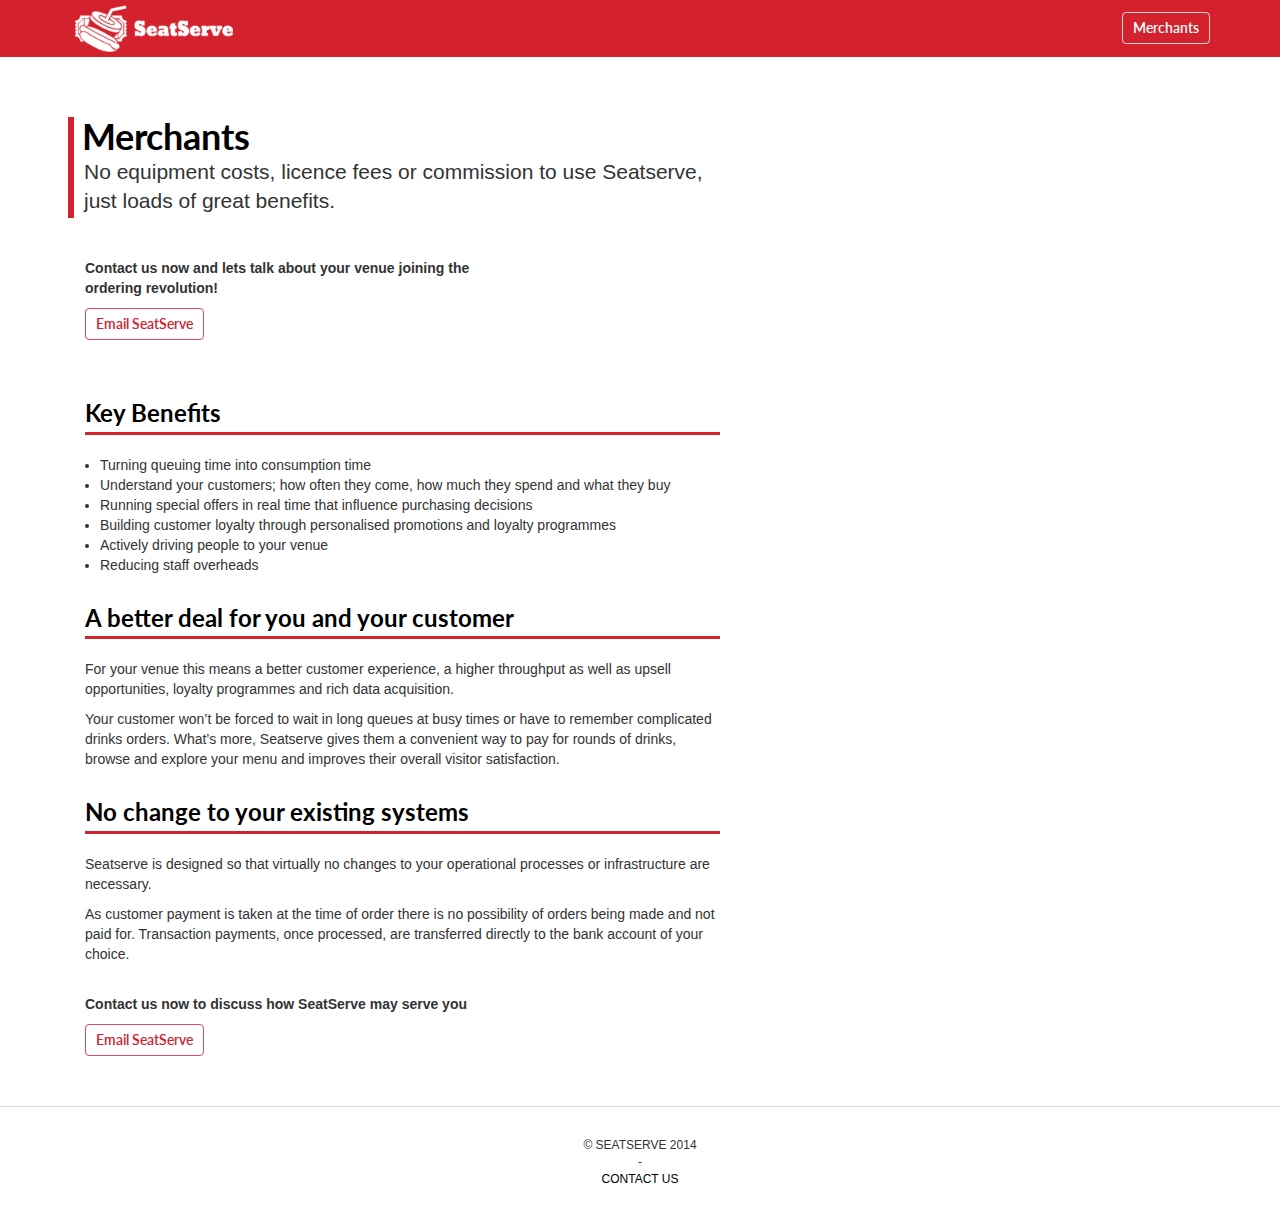
==== index.html @ 0e271f6c "merchant page build with footer styling" ====
<!DOCTYPE html>
<html lang="en">
  <head>
    <meta charset="utf-8">
    <meta http-equiv="X-UA-Compatible" content="IE=edge">
    <meta name="viewport" content="width=device-width, initial-scale=1">
    <meta name="description" content="">
    <meta name="author" content="">
    <link rel="icon" href="../../favicon.ico">

    <title>Seat Serve</title>

    <!-- Bootstrap core CSS -->
    <!-- Latest compiled and minified CSS -->
    <link rel="stylesheet" href="https://maxcdn.bootstrapcdn.com/bootstrap/3.2.0/css/bootstrap.min.css">
    <link rel="stylesheet" href="/assets/css/main.css">

    <!-- Fonts -->
    <link href='http://fonts.googleapis.com/css?family=Lato:300,400,700' rel='stylesheet' type='text/css'>

    <!-- HTML5 shim and Respond.js IE8 support of HTML5 elements and media queries -->
    <!--[if lt IE 9]>
      <script src="https://oss.maxcdn.com/html5shiv/3.7.2/html5shiv.min.js"></script>
      <script src="https://oss.maxcdn.com/respond/1.4.2/respond.min.js"></script>
    <![endif]-->
  </head>

  <body>

  <!-- Fixed navbar -->
      <nav class="navbar navbar-default" role="navigation">
        <div class="container">
          <div class="navbar-header">
            <button type="button" class="navbar-toggle" data-toggle="collapse" data-target=".navbar-collapse">
              <span class="sr-only">Toggle navigation</span>
              <span class="icon-bar"></span>
              <span class="icon-bar"></span>
              <span class="icon-bar"></span>
            </button>
            <a class="navbar-brand" href="/"><img src="/assets/images/brand-white.png" width="158" alt="SeatServe"></a>
          </div>
          <div class="navbar-collapse collapse">
            <ul class="nav navbar-nav navbar-right">
              <li><a class="btn btn-outline" href="/signup">Merchants</a></li>
            </ul>
          </div><!--/.nav-collapse -->
        </div>
      </nav>


    <div class="container">
      <div class="col-sm-10 col-md-7 leading-copy-row">
        <div class="leading-copy">
          <h1>Merchants</h1>
          <p class="lead">No equipment costs, licence fees or commission to use Seatserve, just loads of great benefits.</p>
        </div>
      </div>
      <div class="col-sm-10 col-md-7">
          <p>
            <strong>Contact us now and lets talk about your venue joining the<br> ordering revolution!</strong>
          </p>
          <p>
            <a class="btn btn-outline" href="#">Email SeatServe</a>
          </p>
          <br>
          <h2>Key Benefits</h2>
          <ul>
            <li>Turning queuing time into consumption time</li>
            <li>Understand your customers; how often they come, how much they spend and what they buy</li>
            <li>Running special offers in real time that influence purchasing decisions</li>
            <li>Building customer loyalty through personalised promotions and loyalty programmes</li>
            <li>Actively driving people to your venue</li>
            <li>Reducing staff overheads</li>
          </ul>
          <h2>A better deal for you and your customer</h2>
          <p>
            For your venue this means a better customer experience, a higher throughput as well as upsell opportunities, loyalty programmes and rich data acquisition.
          </p>
          <p>
              Your customer won’t be forced to wait in long queues at busy times or have to remember complicated drinks orders. What’s more, Seatserve gives them a convenient way to pay for rounds of drinks, browse and explore your menu and improves their overall visitor satisfaction.
          </p>
          <h2>No change to your existing systems</h2>
          <p>Seatserve is designed so that virtually no changes to your operational processes or infrastructure are necessary.</p>
          <p>As customer payment is taken at the time of order there is no possibility of orders being made and not paid for. Transaction payments, once processed, are transferred directly to the bank account of your choice.</p>
          <br>
          <p>
            <strong>Contact us now to discuss how SeatServe may serve you</strong>
          </p>
          <p>
            <a class="btn btn-outline" href="#">Email SeatServe</a>
      </div>
      </div><!-- /.container -->
      <footer>
        <div class="container">
          <div class="footer-content">© SEATSERVE 2014 <br>-<br><a href="#">CONTACT US</a></div>
        </div>
      </footer>
      
    


    <!-- Bootstrap core JavaScript
    ================================================== -->
    <!-- Placed at the end of the document so the pages load faster -->
    <script src="https://ajax.googleapis.com/ajax/libs/jquery/1.11.1/jquery.min.js"></script>
    <!-- Latest compiled and minified JavaScript -->
    <script src="https://maxcdn.bootstrapcdn.com/bootstrap/3.2.0/js/bootstrap.min.js"></script>
    <!-- IE10 viewport hack for Surface/desktop Windows 8 bug -->
    <script src="/assets/js/ie10-viewport-bug-workaround.js"></script>
    <script src="/assets/js/svgeezy.min.js"></script>
    <script src="/assets/js/retina.js"></script>
    <script src="/assets/js/scripts.js"></script>
  </body>
</html>
---- assets/css/main.css ----
/*
.rem-mixins-test-class {
    .font-size(10px);
    .line-height(20px);
    .margin(10px);
    .margin(3em);
    .margin(10px, 20px);
    .margin(10px, 20%);
    .margin(0px , 20px);
    .margin-top(2%);
    .margin-top(2px);
    .padding(10px);
    .padding(3em);
    .padding(10px, 20px);
    .padding(10px, 20%);
    .padding(3em, 20px)
}
*/
ul {
  padding-left: 15px;
  padding-left: 1.5rem;
}
ol {
  counter-reset: item;
  font-size: 16px;
  font-size: 1.6rem;
  padding-left: 20px;
  padding-left: 2rem;
}
ol li {
  display: block;
  padding-bottom: 16px;
  padding-bottom: 1.6rem;
  position: relative;
}
ol li:before {
  content: counters(item, ".") ".";
  counter-increment: item;
  position: absolute;
  margin-right: 100%;
  right: 10px;
  /* space between number and text */
}
ol li ol {
  padding-left: 30px;
  padding-left: 3rem;
}
.btn-outline,
.navbar-default .navbar-nav .btn-outline {
  background-color: transparent;
  border-color: rgba(212, 33, 46, 0.8);
  color: #d4212e;
  display: inline-block;
  font-size: 14px;
  font-size: 1.4rem;
  font-family: 'Lato', sans-serif;
  font-weight: 600;
  -webkit-border-radius: 4px;
  -webkit-background-clip: padding-box;
  -moz-border-radius: 4px;
  -moz-background-clip: padding;
  border-radius: 4px;
  background-clip: padding-box;
  -webkit-transition: 0.5s;
  -moz-transition: 0.5s;
  -o-transition: 0.5s;
  transition: 0.5s;
  padding: 5px 10px !important;
}
.btn-outline:hover,
.btn-outline:focus,
.navbar-default .navbar-nav .btn-outline:hover,
.navbar-default .navbar-nav .btn-outline:focus {
  background-color: rgba(212, 33, 46, 0.1);
  border-color: #d4212e;
  color: #d4212e;
  text-decoration: none !important;
}
h1,
.leading-copy h1 {
  color: #000000;
  font-family: 'Lato', sans-serif;
  font-size: 36px;
  font-weight: 700;
  margin: 0;
  margin-left: -2px;
  margin-left: -0.2rem;
  padding: 0;
}
h2 {
  border-bottom: 3px solid #d4212e;
  color: #000000;
  font-family: 'Lato', sans-serif;
  font-size: 24px;
  font-weight: 700;
  margin-top: 30px;
  margin-top: 3rem;
  margin-bottom: 20px;
  margin-bottom: 2rem;
  padding-bottom: 5px;
  padding-bottom: 0.5rem;
}
/* Landscape phone to portrait tablet */
@media (max-width: 768px) {
  h1,
  .leading-copy h1 {
    font-size: 24px !important;
    font-size: 2.4rem !important;
    margin-bottom: 5px;
    margin-bottom: 0.5rem;
  }
}
.leading-copy {
  border-left: 6px solid #d4212e;
  margin-top: 40px;
  margin-top: 4rem;
  margin-bottom: 40px;
  margin-bottom: 4rem;
  margin-left: -17px;
  margin-left: -1.7rem;
  padding-left: 10px;
  padding-left: 1rem;
  padding-bottom: 3px;
  padding-bottom: 0.3rem;
}
.leading-copy p.lead {
  margin: 0;
}
.navbar {
  border-radius: 0;
}
.navbar-default {
  background-color: #d4212e;
  border: 0;
  font-family: 'Lato', sans-serif;
  font-weight: 400;
}
.navbar-default .navbar-nav {
  padding: 12px 0;
}
.navbar-default .navbar-nav .btn-outline {
  border-color: rgba(255, 255, 255, 0.8);
  color: #ffffff;
}
.navbar-default .navbar-nav .btn-outline:hover,
.navbar-default .navbar-nav .btn-outline:focus,
.navbar-default .navbar-nav .navbar-default .navbar-nav .btn-outline:hover,
.navbar-default .navbar-nav .navbar-default .navbar-nav .btn-outline:focus {
  background-color: rgba(255, 255, 255, 0.1);
  border-color: #ffffff;
  color: #ffffff;
}
.navbar-default .navbar-nav > li > a {
  color: #ffffff;
  -webkit-transition: 0.3s;
  -moz-transition: 0.3s;
  -o-transition: 0.3s;
  transition: 0.3s;
}
.navbar-default .navbar-nav > li > a:hover,
.navbar-default .navbar-nav > li > a:focus {
  color: #ffffff;
  text-decoration: underline;
}
.navbar-default .navbar-nav > .active > a,
.navbar-default .navbar-nav > .active > a:hover,
.navbar-default .navbar-nav > .active > a:focus {
  background-color: transparent;
  text-decoration: underline;
}
.navbar-default .navbar-brand {
  padding: 5px 20px;
  margin-bottom: 7px;
  margin-bottom: 0.7rem;
}
.navbar-default .navbar-nav .btn {
  margin-left: 10px;
  margin-left: 1rem;
}
.navbar-default a.btn-outline:hover,
.navbar-default a.btn-outline:focus,
.navbar-default a.navbar-default .navbar-nav .btn-outline:hover,
.navbar-default a.navbar-default .navbar-nav .btn-outline:focus {
  background-color: #ed0819 !important;
}
footer {
  border-top: 1px solid #DEDCD7;
  margin-top: 40px;
  margin-top: 4rem;
  padding: 30px 0;
}
footer .footer-content {
  font-size: 12px;
  font-size: 1.2rem;
  text-align: center;
}
footer .footer-content a {
  color: #000000;
}
/*# sourceMappingURL=main.css.map */
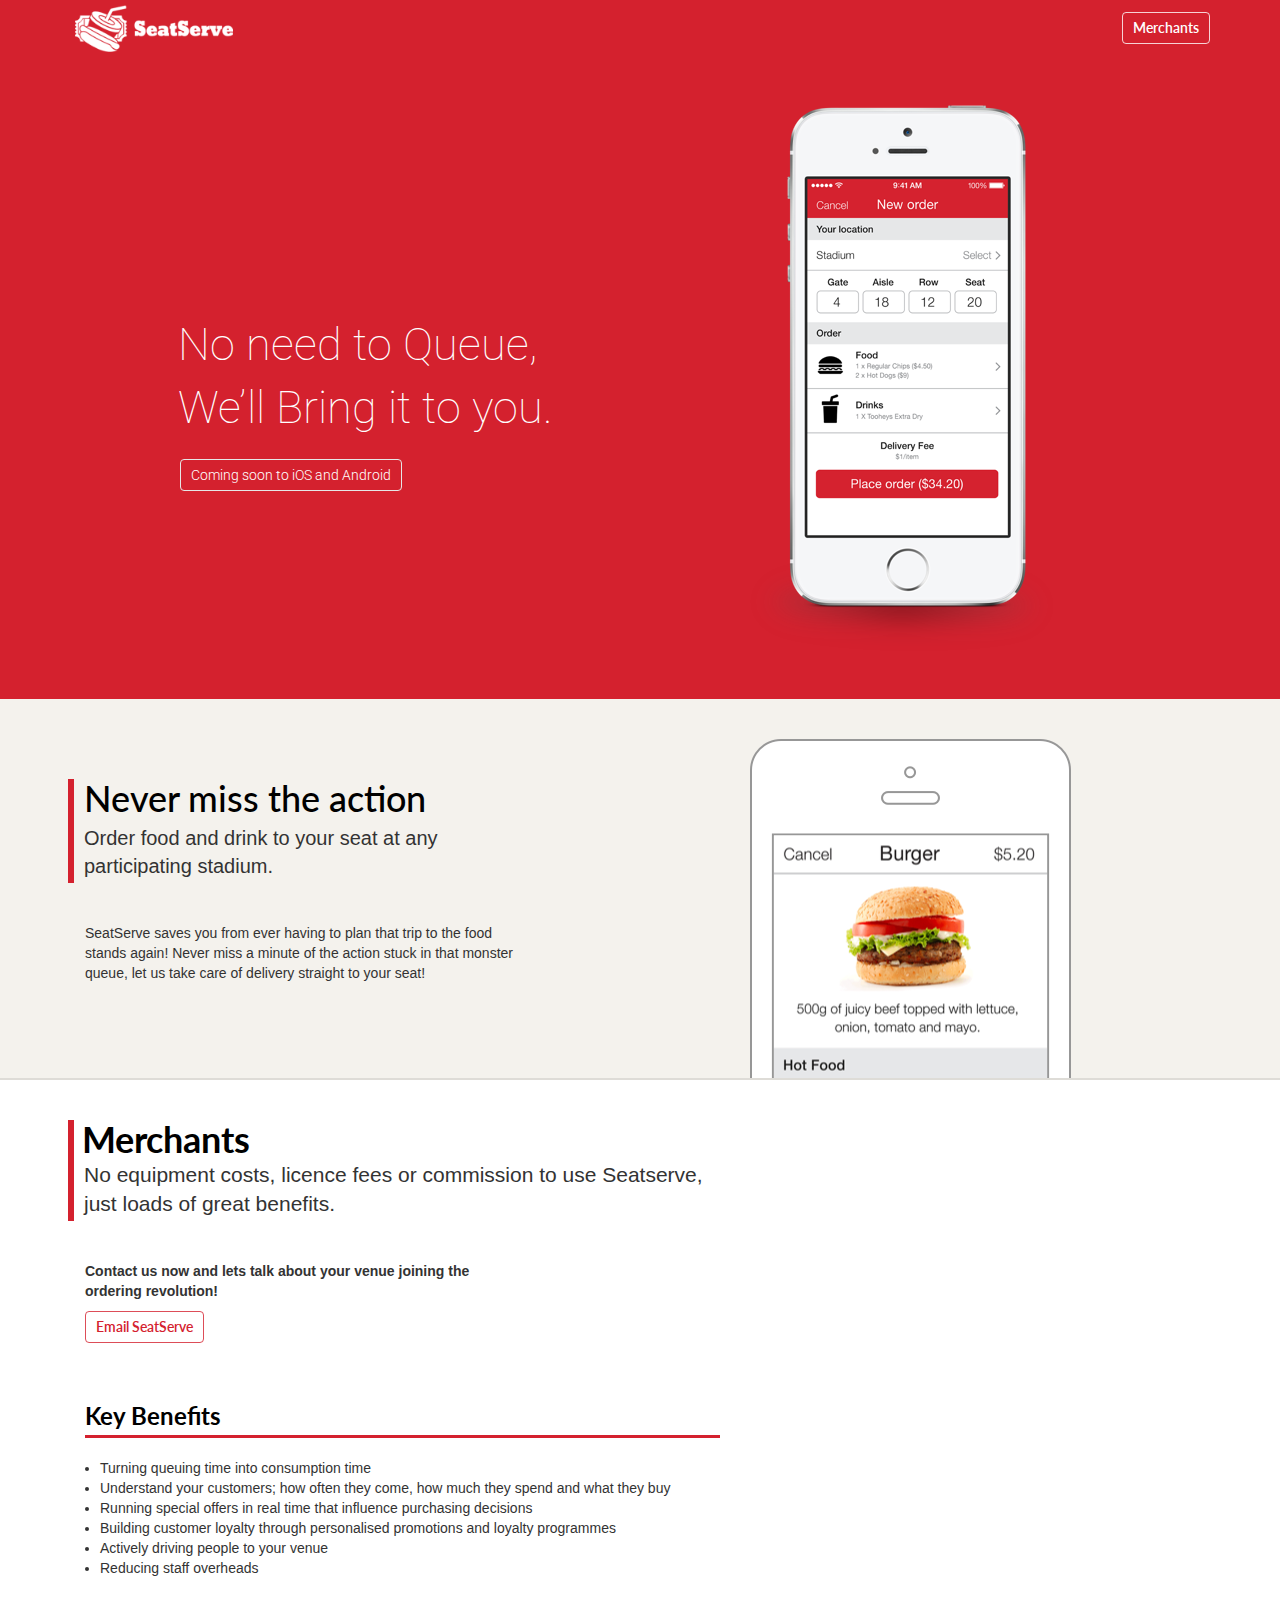
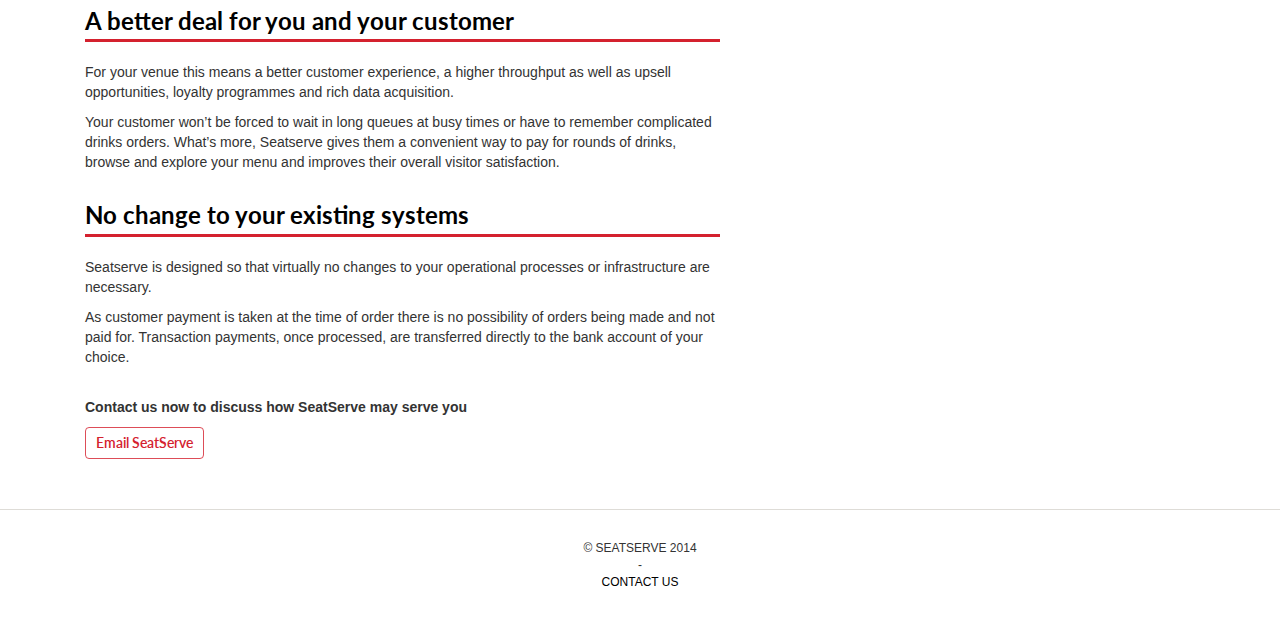
==== commit b54c069f: "Adding equal height CSS, index page build cont" ====
--- a/index.html
+++ b/index.html
@@ -17,7 +17,8 @@
     <link rel="stylesheet" href="/assets/css/main.css">
 
     <!-- Fonts -->
-    <link href='http://fonts.googleapis.com/css?family=Lato:300,400,700' rel='stylesheet' type='text/css'>
+    <link href='http://fonts.googleapis.com/css?family=Lato:300,400,700|Roboto:400,300,100' rel='stylesheet' type='text/css'>
+    <link href="//maxcdn.bootstrapcdn.com/font-awesome/4.2.0/css/font-awesome.min.css" rel="stylesheet">
 
     <!-- HTML5 shim and Respond.js IE8 support of HTML5 elements and media queries -->
     <!--[if lt IE 9]>
@@ -26,7 +27,7 @@
     <![endif]-->
   </head>
 
-  <body>
+  <body class="index">
 
   <!-- Fixed navbar -->
       <nav class="navbar navbar-default" role="navigation">
@@ -42,11 +43,41 @@
           </div>
           <div class="navbar-collapse collapse">
             <ul class="nav navbar-nav navbar-right">
-              <li><a class="btn btn-outline" href="/signup">Merchants</a></li>
+              <li><a class="btn btn-outline" href="merchants.html">Merchants</a></li>
             </ul>
           </div><!--/.nav-collapse -->
         </div>
       </nav>
+
+      <!-- Main jumbotron for a primary marketing message or call to action -->
+      <div class="jumbotron">
+        <div class="container clearfix">
+          <div class="col-sm-5 col-sm-offset-1 copy-wrap-wrapper">
+            <div class="copy-wrap">
+              <h1>No need to Queue,<br class="rwd-break"> We’ll Bring it to you.</h1>
+              <p class="outline">Coming soon to iOS and Android</p> 
+            </div>
+          </div>
+          <div class="col-sm-5 col-sm-offset-1">
+            <img src="assets/images/phone-preview.png" class="img-responsive" />
+          </div>
+        </div>
+      </div>
+      <div class="section-row">
+        <div class="container clearfix">
+          <div class="col-sm-5">
+            <div class="section-header-block">
+              <h2>Never miss the action</h2>
+              <p class="lead">Order food and drink to your seat at any participating stadium.</p>
+            </div>
+            <p>SeatServe saves you from ever having to plan that trip to the food stands again! Never miss a minute of the action stuck in that monster queue, let us take care of delivery straight to your seat!</p>
+          </div>
+          <div class="col-sm-5 col-sm-offset-2 image-col">
+            <img src="assets/images/burger-preview.png" class="img-responsive" />
+          </div>
+        </div>
+      </div>
+
 
 
     <div class="container">
--- a/assets/css/main.css
+++ b/assets/css/main.css
@@ -16,6 +16,81 @@
     .padding(3em, 20px)
 }
 */
+@media all and (max-width: 992px) {
+  .img-responsive {
+    margin: 0 auto;
+  }
+}
+@media all and (max-width: 992px) {
+  .rwd-break {
+    display: none;
+  }
+}
+.container-xs-height {
+  display: table;
+  padding-left: 0px;
+  padding-right: 0px;
+}
+.row-xs-height {
+  display: table-row;
+}
+.col-xs-height {
+  display: table-cell;
+  float: none;
+}
+@media (min-width: 768px) {
+  .container-sm-height {
+    display: table;
+    padding-left: 0px;
+    padding-right: 0px;
+  }
+  .row-sm-height {
+    display: table-row;
+  }
+  .col-sm-height {
+    display: table-cell;
+    float: none;
+  }
+}
+@media (min-width: 992px) {
+  .container-md-height {
+    display: table;
+    padding-left: 0px;
+    padding-right: 0px;
+  }
+  .row-md-height {
+    display: table-row;
+  }
+  .col-md-height {
+    display: table-cell;
+    float: none;
+  }
+}
+@media (min-width: 1200px) {
+  .container-lg-height {
+    display: table;
+    padding-left: 0px;
+    padding-right: 0px;
+  }
+  .row-lg-height {
+    display: table-row;
+  }
+  .col-lg-height {
+    display: table-cell;
+    float: none;
+  }
+}
+/* firefox fix */
+/* vertical alignment styles */
+.col-top {
+  vertical-align: top;
+}
+.col-middle {
+  vertical-align: middle;
+}
+.col-bottom {
+  vertical-align: bottom;
+}
 ul {
   padding-left: 15px;
   padding-left: 1.5rem;
@@ -87,7 +162,8 @@
   margin-left: -0.2rem;
   padding: 0;
 }
-h2 {
+h2,
+.section-header-block h2 {
   border-bottom: 3px solid #d4212e;
   color: #000000;
   font-family: 'Lato', sans-serif;
@@ -126,8 +202,40 @@
 .leading-copy p.lead {
   margin: 0;
 }
+.section-row {
+  background-color: #F4F2ED;
+  border-bottom: 2px solid #DEDCD7;
+  padding-top: 40px;
+  padding-top: 4rem;
+}
+.section-header-block {
+  border-left: 6px solid #d4212e;
+  margin-top: 40px;
+  margin-top: 4rem;
+  margin-bottom: 40px;
+  margin-bottom: 4rem;
+  margin-left: -17px;
+  margin-left: -1.7rem;
+  padding-left: 10px;
+  padding-left: 1rem;
+  padding-bottom: 3px;
+  padding-bottom: 0.3rem;
+}
+.section-header-block h2 {
+  border: 0;
+  font-size: 36px;
+  font-size: 3.6rem;
+  font-weight: 500;
+  margin-bottom: 0;
+}
+.section-header-block p.lead {
+  font-size: 20px;
+  font-size: 2rem;
+  margin: 0;
+}
 .navbar {
   border-radius: 0;
+  margin: 0;
 }
 .navbar-default {
   background-color: #d4212e;
@@ -197,4 +305,52 @@
 footer .footer-content a {
   color: #000000;
 }
-/*# sourceMappingURL=main.css.map */+.index .jumbotron {
+  background-color: #d4212e;
+  color: #ffffff;
+  position: relative;
+  display: block;
+  margin-bottom: 0;
+}
+.index .jumbotron h1 {
+  color: #ffffff;
+  font-family: 'Roboto', sans-serif;
+  font-weight: 100;
+  font-size: 45px;
+  font-size: 4.5rem;
+  line-height: 1.4;
+  margin-bottom: 20px;
+  margin-bottom: 2rem;
+}
+.index .jumbotron .copy-wrap {
+  padding: 20px 0;
+  padding: 2rem 0;
+  text-align: center;
+}
+@media all and (min-width: 768px) {
+  .index .jumbotron .copy-wrap {
+    display: block;
+    position: absolute;
+    bottom: -420px;
+    text-align: left;
+  }
+}
+.index .jumbotron .outline {
+  border: 1px solid #e6e6e6;
+  color: #ffffff;
+  display: inline-block;
+  font-size: 14px;
+  font-size: 1.4rem;
+  font-family: 'Roboto', sans-serif;
+  font-weight: 300;
+  -webkit-border-radius: 4px;
+  -webkit-background-clip: padding-box;
+  -moz-border-radius: 4px;
+  -moz-background-clip: padding;
+  border-radius: 4px;
+  background-clip: padding-box;
+  padding: 5px 10px;
+}
+.index .jumbotron .fa {
+  color: #ffffff;
+}
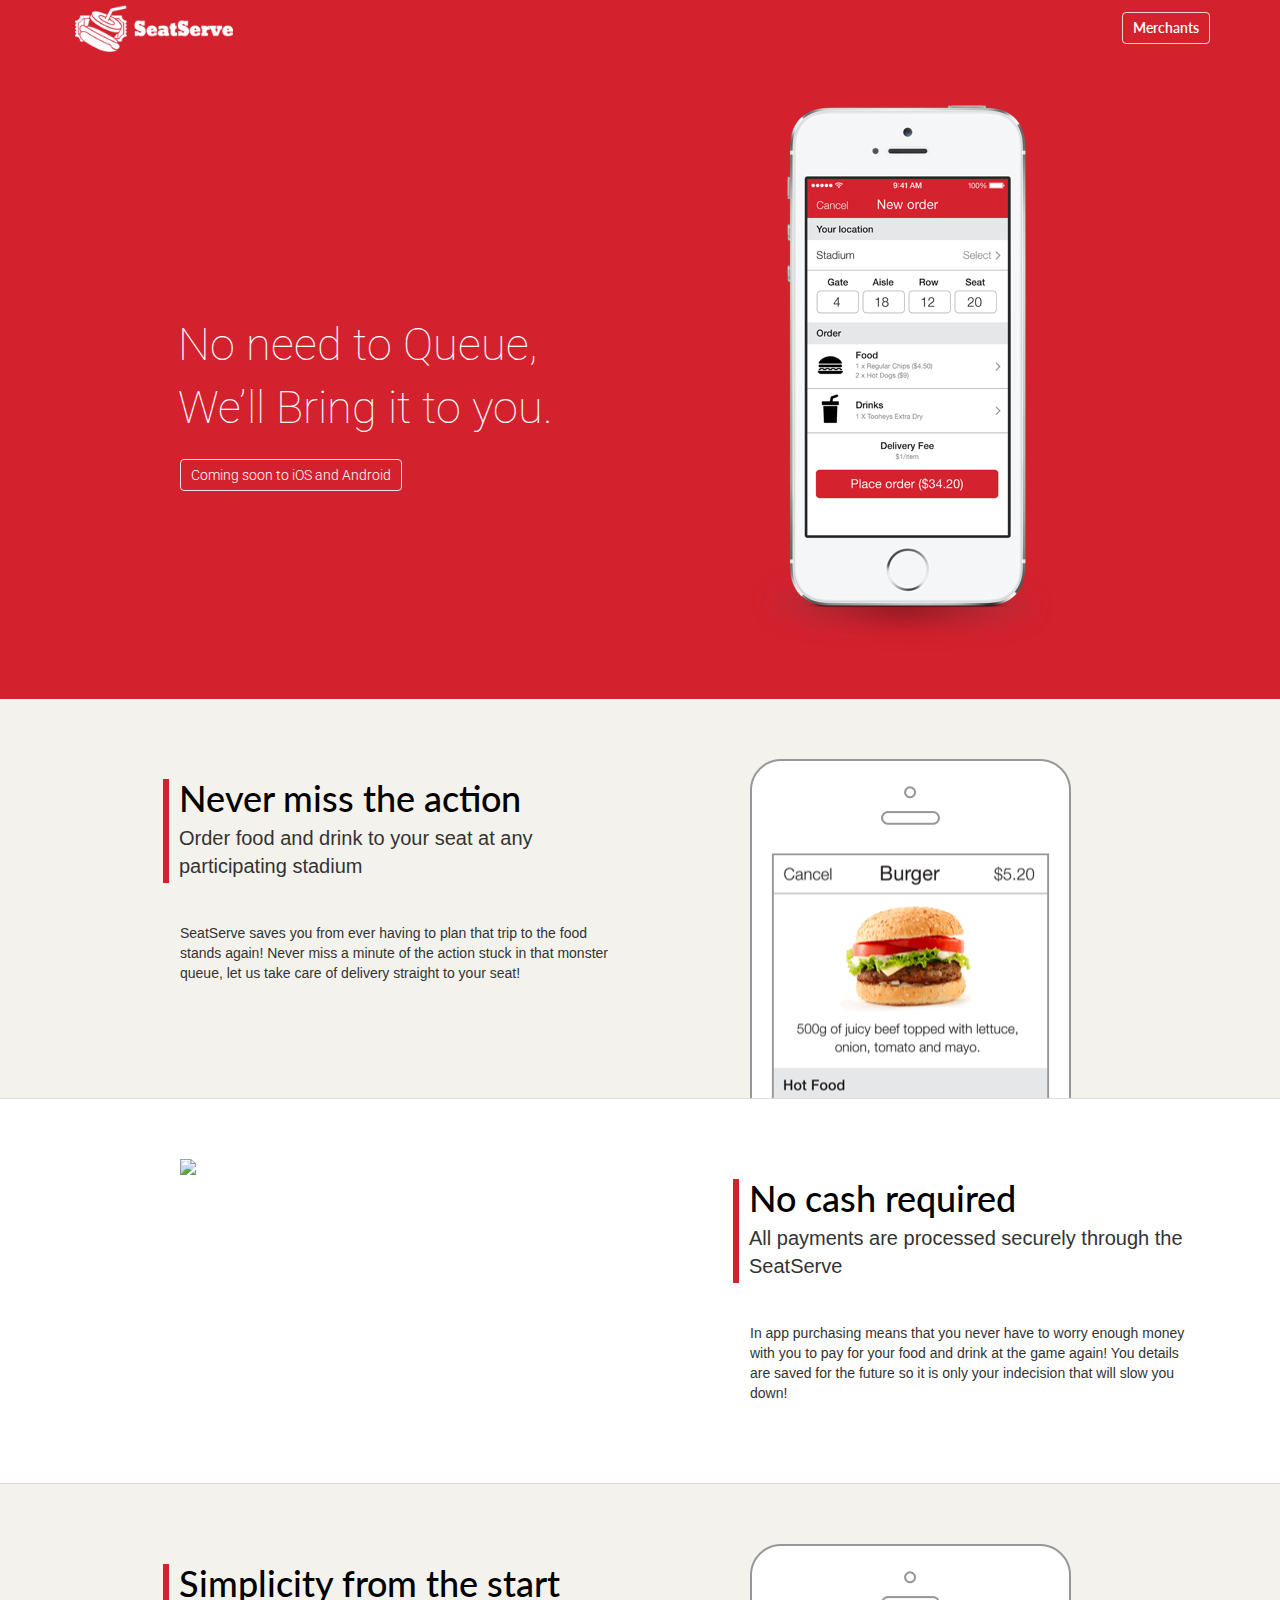
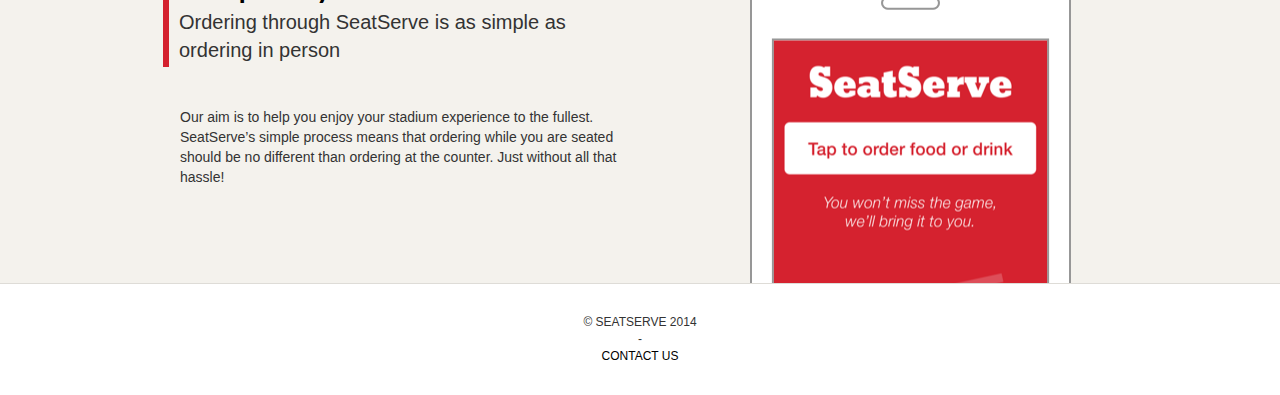
==== commit e5be8037: "Homepage content flowed, responsive grid changes." ====
--- a/index.html
+++ b/index.html
@@ -63,65 +63,61 @@
           </div>
         </div>
       </div>
+
       <div class="section-row">
         <div class="container clearfix">
-          <div class="col-sm-5">
-            <div class="section-header-block">
-              <h2>Never miss the action</h2>
-              <p class="lead">Order food and drink to your seat at any participating stadium.</p>
+          <div class="col-sm-10 col-sm-offset-1 col-md-5 col-md-offset-1">
+            <div class="copy-block">
+              <div class="section-header-block">
+                <h2>Never miss the action</h2>
+                <p class="lead">Order food and drink to your seat at any participating stadium</p>
+              </div>
+              <p>SeatServe saves you from ever having to plan that trip to the food stands again! Never miss a minute of the action stuck in that monster queue, let us take care of delivery straight to your seat!</p>
             </div>
-            <p>SeatServe saves you from ever having to plan that trip to the food stands again! Never miss a minute of the action stuck in that monster queue, let us take care of delivery straight to your seat!</p>
           </div>
-          <div class="col-sm-5 col-sm-offset-2 image-col">
+          <div class="clearfix visible-sm-block"></div>
+          <div class="col-sm-12 col-md-5 col-md-offset-1 image-col">
             <img src="assets/images/burger-preview.png" class="img-responsive" />
           </div>
         </div>
       </div>
 
-
-
-    <div class="container">
-      <div class="col-sm-10 col-md-7 leading-copy-row">
-        <div class="leading-copy">
-          <h1>Merchants</h1>
-          <p class="lead">No equipment costs, licence fees or commission to use Seatserve, just loads of great benefits.</p>
+      <div class="section-row alt">
+        <div class="container clearfix">
+          <div class="col-sm-10 col-sm-offset-1 col-md-5 col-md-offset-1 col-md-push-6">
+            <div class="copy-block">
+              <div class="section-header-block">
+                <h2>No cash required</h2>
+                <p class="lead">All payments are processed securely through the SeatServe</p>
+              </div>
+              <p>In app purchasing means that you never have to worry enough money with you to pay for your food and drink at the game again! You details are saved for the future so it is only your indecision that will slow you down!</p>
+            </div>
+          </div>
+          <div class="clearfix visible-sm-block"></div>
+          <div class="col-sm-12 col-md-5 col-md-offset-1 col-md-pull-6 image-col">
+            <img src="assets/images/cloud.png" class="img-responsive" />
+          </div>
         </div>
       </div>
-      <div class="col-sm-10 col-md-7">
-          <p>
-            <strong>Contact us now and lets talk about your venue joining the<br> ordering revolution!</strong>
-          </p>
-          <p>
-            <a class="btn btn-outline" href="#">Email SeatServe</a>
-          </p>
-          <br>
-          <h2>Key Benefits</h2>
-          <ul>
-            <li>Turning queuing time into consumption time</li>
-            <li>Understand your customers; how often they come, how much they spend and what they buy</li>
-            <li>Running special offers in real time that influence purchasing decisions</li>
-            <li>Building customer loyalty through personalised promotions and loyalty programmes</li>
-            <li>Actively driving people to your venue</li>
-            <li>Reducing staff overheads</li>
-          </ul>
-          <h2>A better deal for you and your customer</h2>
-          <p>
-            For your venue this means a better customer experience, a higher throughput as well as upsell opportunities, loyalty programmes and rich data acquisition.
-          </p>
-          <p>
-              Your customer won’t be forced to wait in long queues at busy times or have to remember complicated drinks orders. What’s more, Seatserve gives them a convenient way to pay for rounds of drinks, browse and explore your menu and improves their overall visitor satisfaction.
-          </p>
-          <h2>No change to your existing systems</h2>
-          <p>Seatserve is designed so that virtually no changes to your operational processes or infrastructure are necessary.</p>
-          <p>As customer payment is taken at the time of order there is no possibility of orders being made and not paid for. Transaction payments, once processed, are transferred directly to the bank account of your choice.</p>
-          <br>
-          <p>
-            <strong>Contact us now to discuss how SeatServe may serve you</strong>
-          </p>
-          <p>
-            <a class="btn btn-outline" href="#">Email SeatServe</a>
+
+      <div class="section-row">
+        <div class="container clearfix">
+          <div class="col-sm-10 col-sm-offset-1 col-md-5 col-md-offset-1">
+            <div class="copy-block">
+              <div class="section-header-block">
+                <h2>Simplicity from the start</h2>
+                <p class="lead">Ordering through SeatServe is as simple as ordering in person</p>
+              </div>
+              <p>Our aim is to help you enjoy your stadium experience to the fullest. SeatServe’s simple process means that ordering while you are seated should be no different than ordering at the counter. Just without all that hassle!</p>
+            </div>
+          </div>
+          <div class="clearfix visible-sm-block"></div>
+          <div class="col-sm-12 col-md-5 col-md-offset-1 image-col">
+            <img src="assets/images/iphone-simplicity.png" class="img-responsive" />
+          </div>
+        </div>
       </div>
-      </div><!-- /.container -->
+
       <footer>
         <div class="container">
           <div class="footer-content">© SEATSERVE 2014 <br>-<br><a href="#">CONTACT US</a></div>
--- a/assets/css/main.css
+++ b/assets/css/main.css
@@ -163,7 +163,7 @@
   padding: 0;
 }
 h2,
-.section-header-block h2 {
+.copy-block .section-header-block h2 {
   border-bottom: 3px solid #d4212e;
   color: #000000;
   font-family: 'Lato', sans-serif;
@@ -204,14 +204,25 @@
 }
 .section-row {
   background-color: #F4F2ED;
-  border-bottom: 2px solid #DEDCD7;
-  padding-top: 40px;
-  padding-top: 4rem;
-}
-.section-header-block {
+  border-bottom: 1px solid #DEDCD7;
+  padding-top: 60px;
+  padding-top: 6rem;
+}
+.section-row.alt {
+  border-top: 0;
+  background-color: #ffffff;
+  padding-bottom: 40px;
+  padding-bottom: 4rem;
+}
+.copy-block {
+  margin-top: 20px;
+  margin-top: 2rem;
+  margin-bottom: 40px;
+  margin-bottom: 4rem;
+}
+.copy-block .section-header-block {
   border-left: 6px solid #d4212e;
-  margin-top: 40px;
-  margin-top: 4rem;
+  margin-top: 0;
   margin-bottom: 40px;
   margin-bottom: 4rem;
   margin-left: -17px;
@@ -221,14 +232,14 @@
   padding-bottom: 3px;
   padding-bottom: 0.3rem;
 }
-.section-header-block h2 {
+.copy-block .section-header-block h2 {
   border: 0;
   font-size: 36px;
   font-size: 3.6rem;
   font-weight: 500;
-  margin-bottom: 0;
-}
-.section-header-block p.lead {
+  margin: 0;
+}
+.copy-block .section-header-block p.lead {
   font-size: 20px;
   font-size: 2rem;
   margin: 0;
@@ -291,6 +302,17 @@
 .navbar-default a.navbar-default .navbar-nav .btn-outline:focus {
   background-color: #ed0819 !important;
 }
+.navbar-default .navbar-toggle .icon-bar {
+  background-color: #ffffff;
+}
+.navbar-collapse {
+  background-color: #be1e29;
+}
+@media all and (min-width: 768px) {
+  .navbar-collapse {
+    background-color: #d4212e;
+  }
+}
 footer {
   border-top: 1px solid #DEDCD7;
   margin-top: 40px;
@@ -304,6 +326,10 @@
 }
 footer .footer-content a {
   color: #000000;
+}
+.index footer {
+  margin-top: 0;
+  border: 0;
 }
 .index .jumbotron {
   background-color: #d4212e;
@@ -354,3 +380,4 @@
 .index .jumbotron .fa {
   color: #ffffff;
 }
+/*# sourceMappingURL=main.css.map */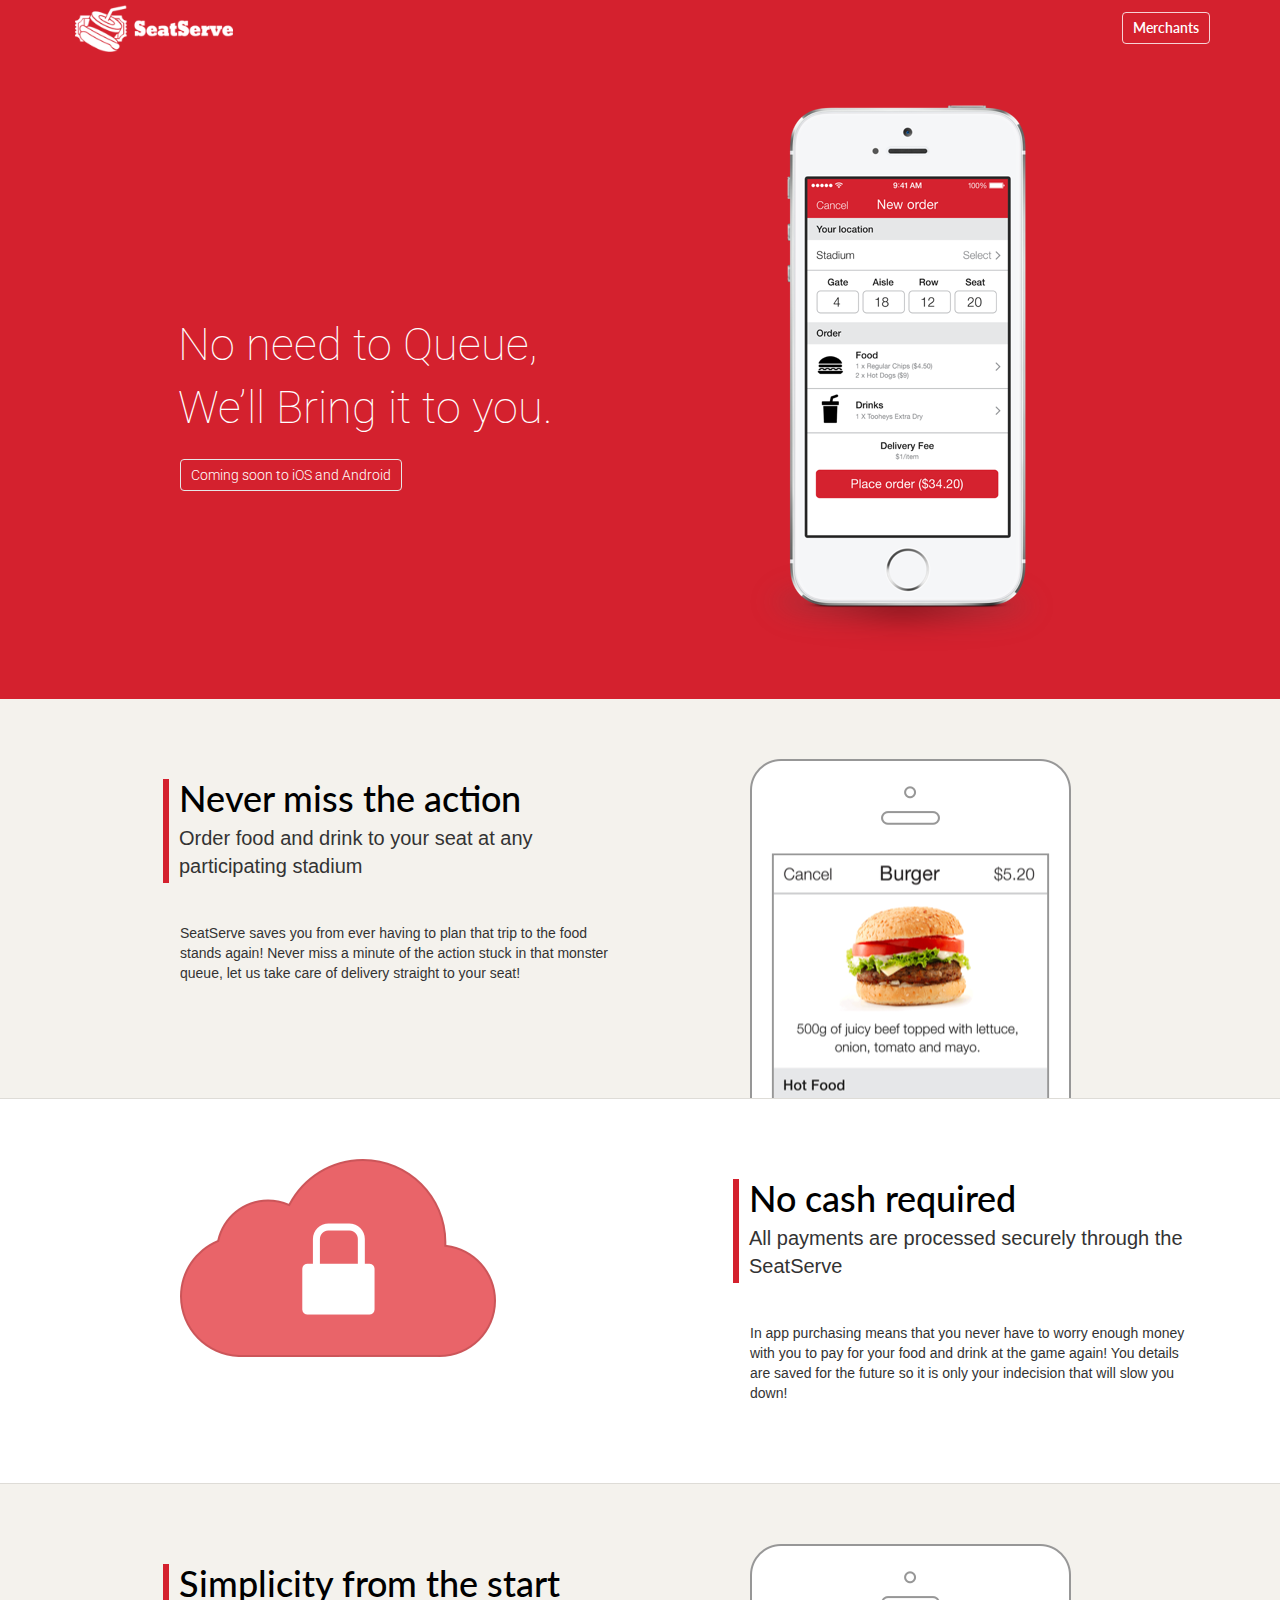
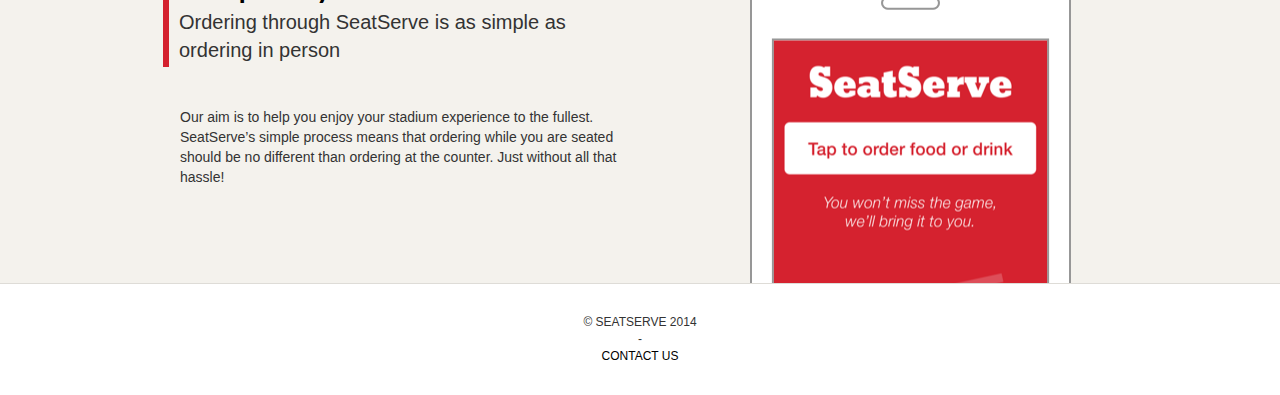
==== commit be0af900: "Image file name change" ====
--- a/index.html
+++ b/index.html
@@ -14,7 +14,7 @@
     <!-- Bootstrap core CSS -->
     <!-- Latest compiled and minified CSS -->
     <link rel="stylesheet" href="https://maxcdn.bootstrapcdn.com/bootstrap/3.2.0/css/bootstrap.min.css">
-    <link rel="stylesheet" href="/assets/css/main.css">
+    <link rel="stylesheet" href="assets/css/main.css">
 
     <!-- Fonts -->
     <link href='http://fonts.googleapis.com/css?family=Lato:300,400,700|Roboto:400,300,100' rel='stylesheet' type='text/css'>
@@ -39,7 +39,7 @@
               <span class="icon-bar"></span>
               <span class="icon-bar"></span>
             </button>
-            <a class="navbar-brand" href="/"><img src="/assets/images/brand-white.png" width="158" alt="SeatServe"></a>
+            <a class="navbar-brand" href="/"><img src="assets/images/brand-white.png" width="158" alt="SeatServe"></a>
           </div>
           <div class="navbar-collapse collapse">
             <ul class="nav navbar-nav navbar-right">
@@ -95,7 +95,7 @@
           </div>
           <div class="clearfix visible-sm-block"></div>
           <div class="col-sm-12 col-md-5 col-md-offset-1 col-md-pull-6 image-col">
-            <img src="assets/images/cloud.png" class="img-responsive" />
+            <img src="assets/images/lock-cloud.png" class="img-responsive" />
           </div>
         </div>
       </div>
@@ -134,9 +134,9 @@
     <!-- Latest compiled and minified JavaScript -->
     <script src="https://maxcdn.bootstrapcdn.com/bootstrap/3.2.0/js/bootstrap.min.js"></script>
     <!-- IE10 viewport hack for Surface/desktop Windows 8 bug -->
-    <script src="/assets/js/ie10-viewport-bug-workaround.js"></script>
-    <script src="/assets/js/svgeezy.min.js"></script>
-    <script src="/assets/js/retina.js"></script>
-    <script src="/assets/js/scripts.js"></script>
+    <script src="assets/js/ie10-viewport-bug-workaround.js"></script>
+    <script src="assets/js/svgeezy.min.js"></script>
+    <script src="assets/js/retina.js"></script>
+    <script src="assets/js/scripts.js"></script>
   </body>
 </html>
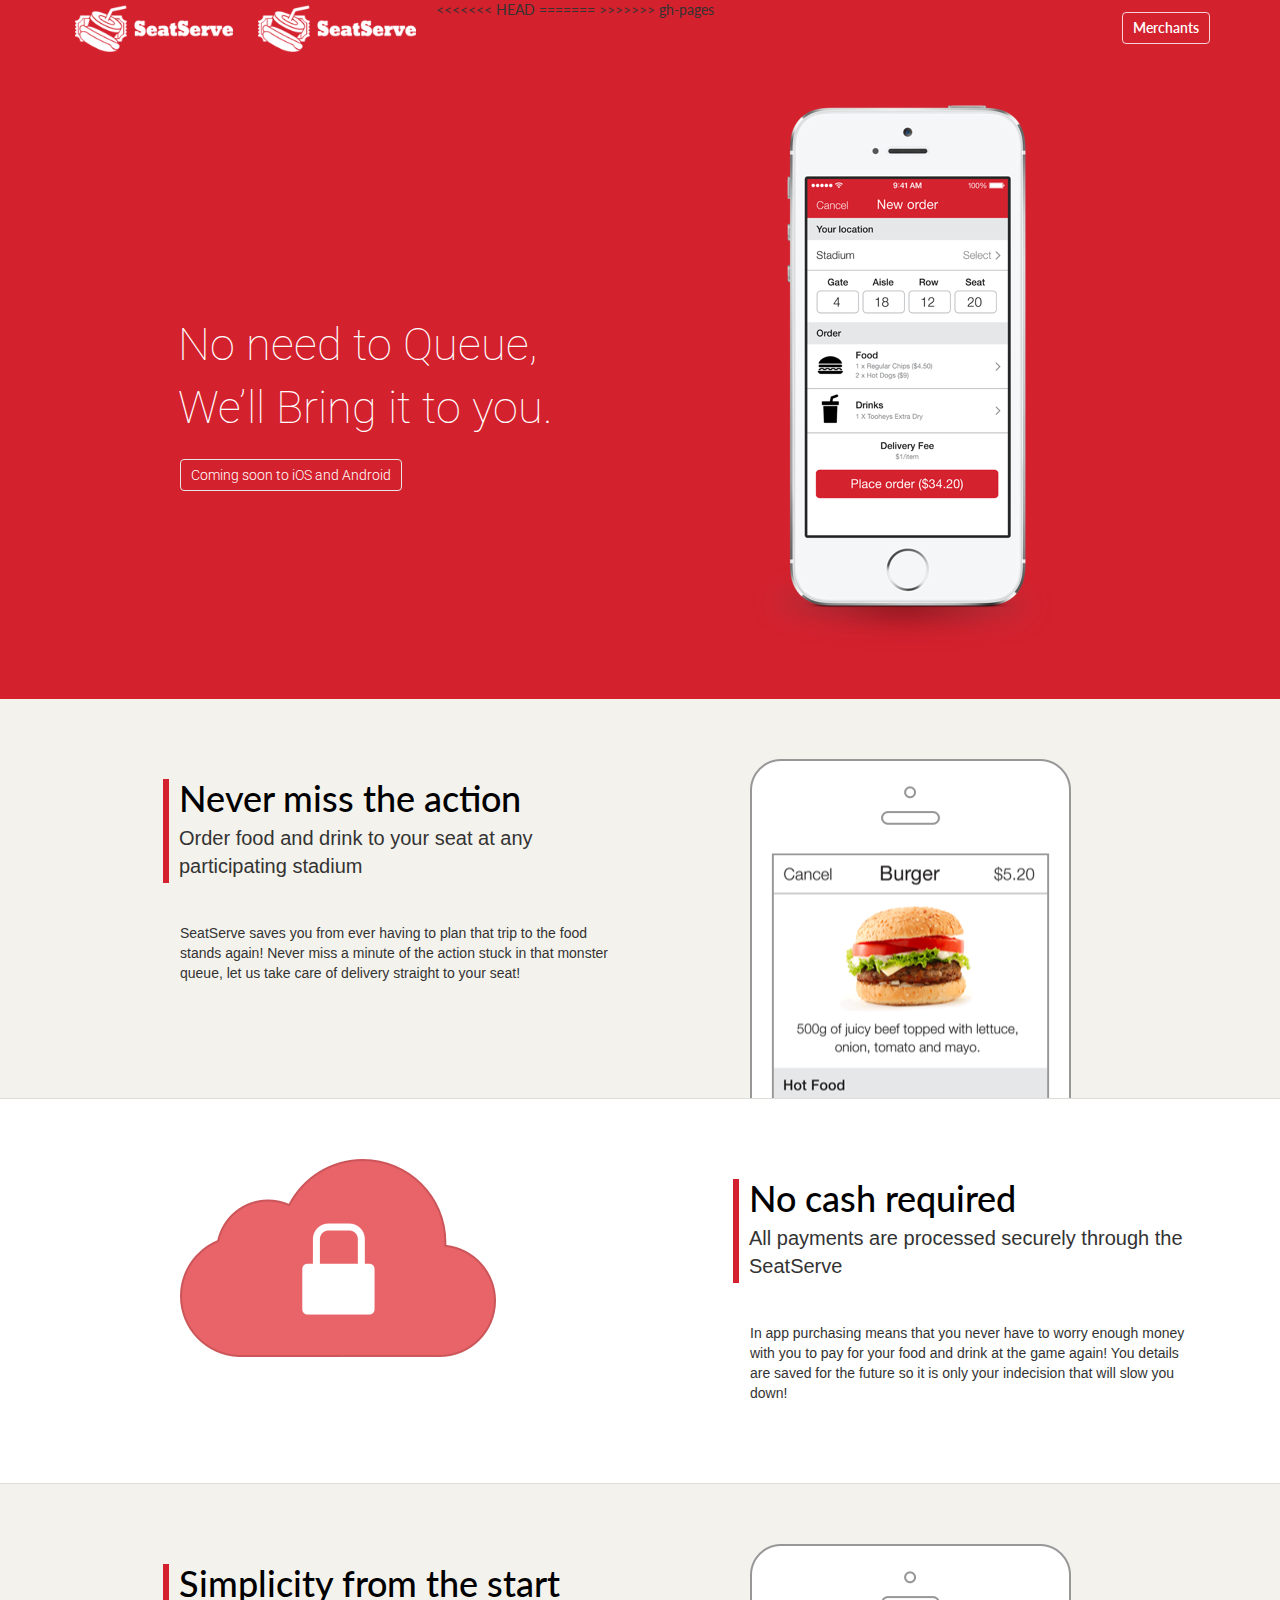
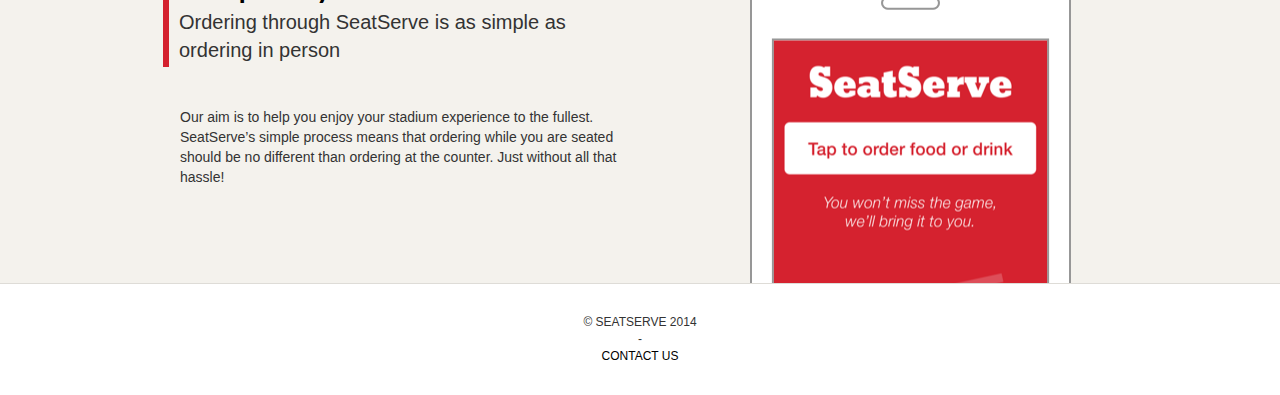
==== commit e89ad9af: "Merge branch 'gh-pages'" ====
--- a/index.html
+++ b/index.html
@@ -39,7 +39,11 @@
               <span class="icon-bar"></span>
               <span class="icon-bar"></span>
             </button>
+<<<<<<< HEAD
             <a class="navbar-brand" href="/"><img src="assets/images/brand-white.png" width="158" alt="SeatServe"></a>
+=======
+            <a class="navbar-brand" href="/seat-serve/"><img src="assets/images/brand-white.png" width="158" alt="SeatServe"></a>
+>>>>>>> gh-pages
           </div>
           <div class="navbar-collapse collapse">
             <ul class="nav navbar-nav navbar-right">
